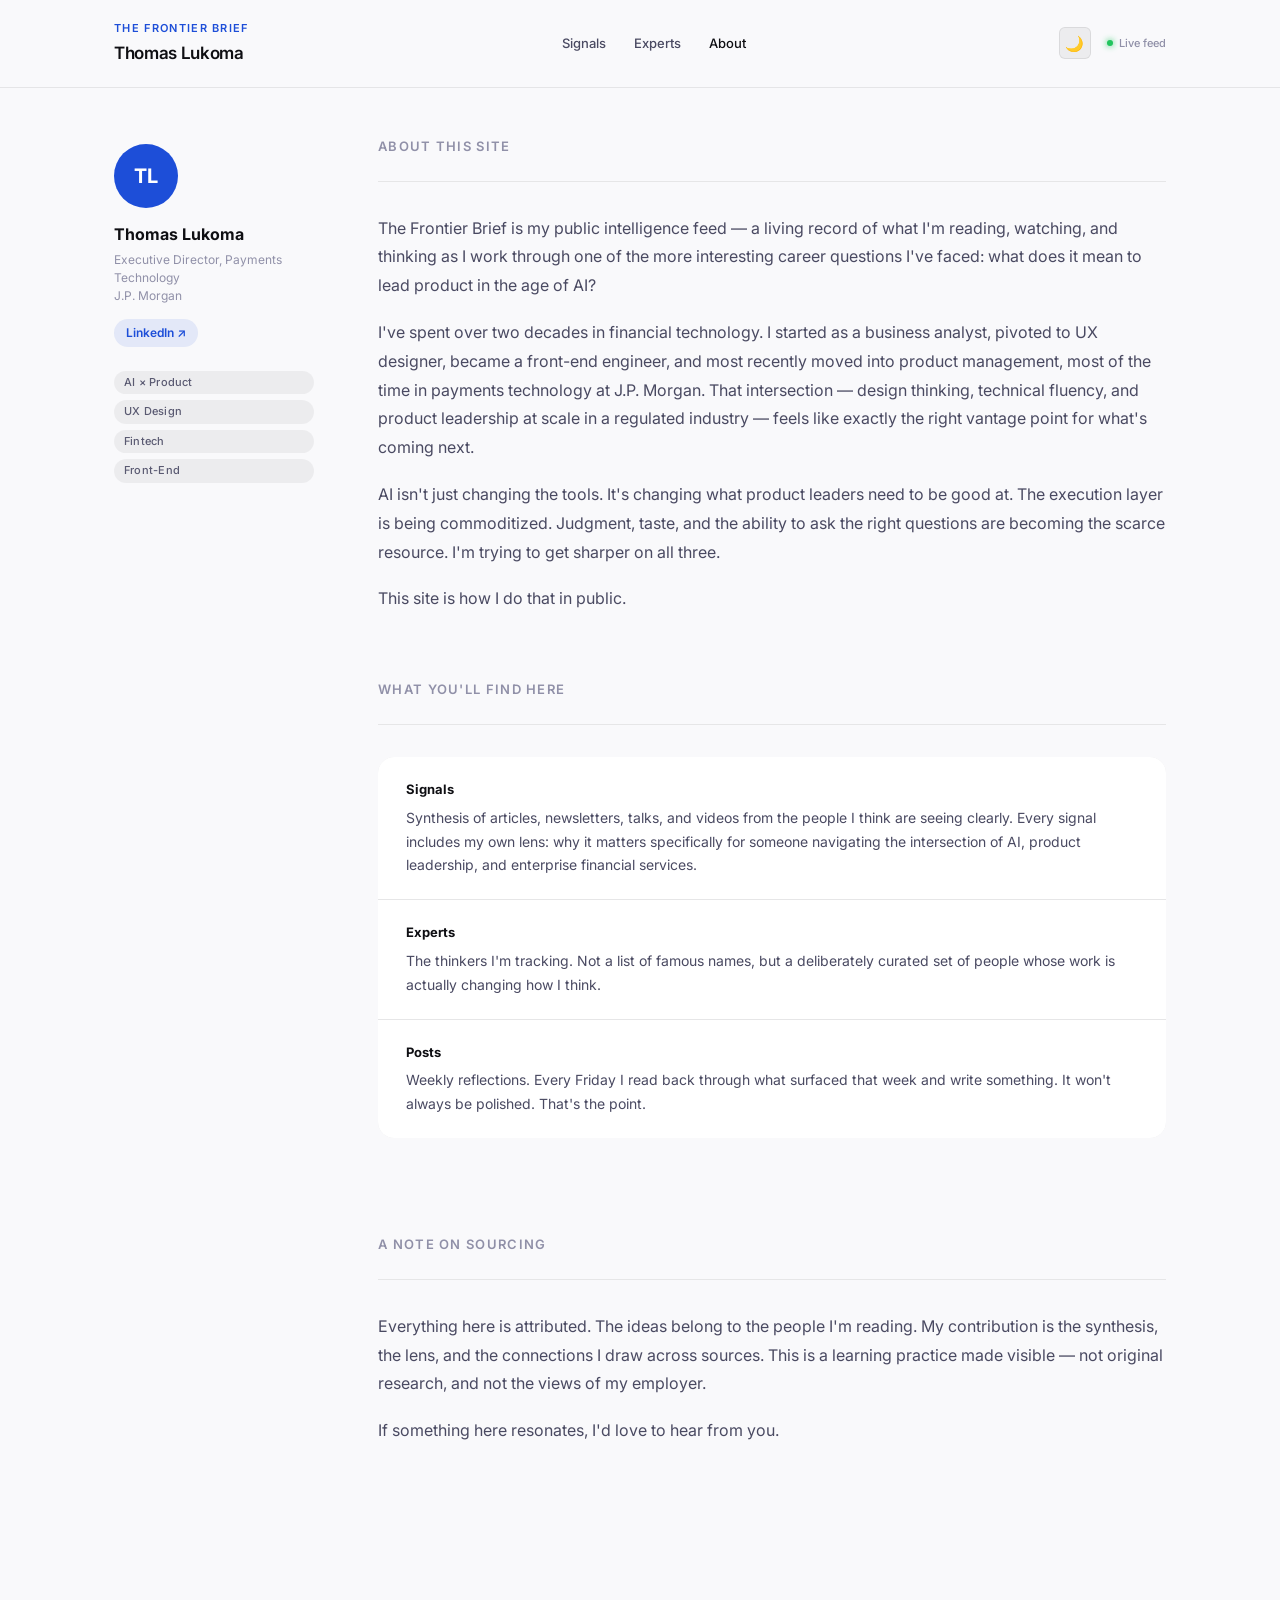
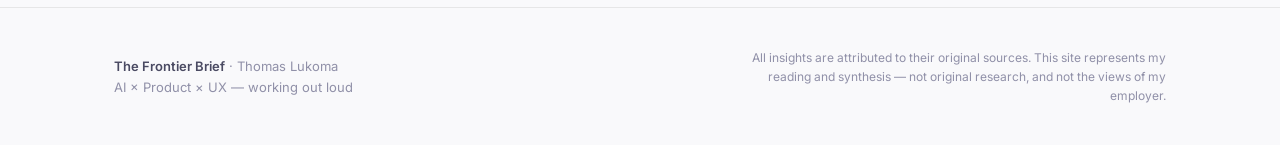
==== about.html @ 507af266 "Add About page with bio, features, posts slot" ====
<!DOCTYPE html>
<html lang="en">
<head>
  <meta charset="UTF-8">
  <meta name="viewport" content="width=device-width, initial-scale=1.0">
  <title>About — The Frontier Brief · Thomas Lukoma</title>
  <meta name="description" content="Thomas Lukoma's public intelligence feed at the intersection of AI, Product Management, and UX Design.">
  <link rel="preconnect" href="https://fonts.googleapis.com">
  <link rel="preconnect" href="https://fonts.gstatic.com" crossorigin>
  <link rel="stylesheet" href="css/style.css">
  <!-- Apply theme before paint to prevent flash -->
  <script>const _t=localStorage.getItem('theme')||(window.matchMedia('(prefers-color-scheme: dark)').matches?'dark':'light');if(_t==='light')document.documentElement.classList.add('light');</script>
</head>
<body>

  <!-- ── Header ─────────────────────────────────────────────── -->
  <header class="site-header">
    <div class="container">
      <div class="header-inner">
        <a href="index.html" class="logo" style="text-decoration:none">
          <span class="logo-publication">The Frontier Brief</span>
          <span class="logo-name">Thomas Lukoma</span>
        </a>
        <nav class="header-nav">
          <a href="index.html">Signals</a>
          <a href="index.html#experts">Experts</a>
          <a href="about.html" class="active">About</a>
        </nav>
        <div class="header-right">
          <button class="theme-toggle" id="theme-toggle" aria-label="Toggle light/dark mode">
            <span class="theme-icon">☀️</span>
          </button>
          <div class="live-dot">Live feed</div>
        </div>
      </div>
    </div>
  </header>

  <!-- ── About Content ──────────────────────────────────────── -->
  <main>
    <div class="container">
      <div class="about-wrap">

        <!-- Bio column -->
        <div class="about-bio">
          <div class="about-avatar">TL</div>
          <div class="about-name">Thomas Lukoma</div>
          <div class="about-role">Executive Director, Payments Technology<br>J.P. Morgan</div>
          <a href="https://www.linkedin.com/in/tzlukoma/" target="_blank" class="about-linkedin">
            LinkedIn ↗
          </a>
          <div class="about-tags">
            <span class="tag">AI × Product</span>
            <span class="tag">UX Design</span>
            <span class="tag">Fintech</span>
            <span class="tag">Front-End</span>
          </div>
        </div>

        <!-- Main content column -->
        <div class="about-content">

          <div class="section-header" style="padding-top:48px">
            <span class="section-title">About This Site</span>
          </div>

          <div class="about-body">
            <p>The Frontier Brief is my public intelligence feed — a living record of what I'm reading, watching, and thinking as I work through one of the more interesting career questions I've faced: what does it mean to lead product in the age of AI?</p>

            <p>I've spent over two decades in financial technology. I started as a business analyst, pivoted to UX designer, became a front-end engineer, and most recently moved into product management, most of the time in payments technology at J.P. Morgan. That intersection — design thinking, technical fluency, and product leadership at scale in a regulated industry — feels like exactly the right vantage point for what's coming next.</p>

            <p>AI isn't just changing the tools. It's changing what product leaders need to be good at. The execution layer is being commoditized. Judgment, taste, and the ability to ask the right questions are becoming the scarce resource. I'm trying to get sharper on all three.</p>

            <p>This site is how I do that in public.</p>
          </div>

          <div class="section-header">
            <span class="section-title">What You'll Find Here</span>
          </div>

          <div class="about-features">
            <div class="about-feature">
              <div class="about-feature-label">Signals</div>
              <p>Synthesis of articles, newsletters, talks, and videos from the people I think are seeing clearly. Every signal includes my own lens: why it matters specifically for someone navigating the intersection of AI, product leadership, and enterprise financial services.</p>
            </div>
            <div class="about-feature">
              <div class="about-feature-label">Experts</div>
              <p>The thinkers I'm tracking. Not a list of famous names, but a deliberately curated set of people whose work is actually changing how I think.</p>
            </div>
            <div class="about-feature">
              <div class="about-feature-label">Posts</div>
              <p>Weekly reflections. Every Friday I read back through what surfaced that week and write something. It won't always be polished. That's the point.</p>
            </div>
          </div>

          <div class="section-header">
            <span class="section-title">A Note on Sourcing</span>
          </div>

          <div class="about-body">
            <p>Everything here is attributed. The ideas belong to the people I'm reading. My contribution is the synthesis, the lens, and the connections I draw across sources. This is a learning practice made visible — not original research, and not the views of my employer.</p>
            <p>If something here resonates, I'd love to hear from you.</p>
          </div>

          <!-- Posts section — populated when Friday posts exist -->
          <div class="section-header" id="posts-header" style="display:none">
            <span class="section-title">Posts</span>
          </div>
          <div id="posts-container"></div>

        </div>
      </div>
    </div>
  </main>

  <!-- ── Footer ─────────────────────────────────────────────── -->
  <footer class="site-footer">
    <div class="container">
      <div class="footer-inner">
        <div class="footer-brand">
          <strong>The Frontier Brief</strong> · Thomas Lukoma<br>
          <span>AI × Product × UX — working out loud</span>
        </div>
        <p class="footer-note">
          All insights are attributed to their original sources.
          This site represents my reading and synthesis — not original research,
          and not the views of my employer.
        </p>
      </div>
    </div>
  </footer>

  <script>
    // Theme toggle (inline — no dependency on main.js)
    function initTheme() {
      const saved = localStorage.getItem('theme');
      const prefersDark = window.matchMedia('(prefers-color-scheme: dark)').matches;
      const mode = saved || (prefersDark ? 'dark' : 'light');
      applyTheme(mode, false);
    }
    function applyTheme(mode, save = true) {
      const btn  = document.getElementById('theme-toggle');
      const icon = btn && btn.querySelector('.theme-icon');
      if (mode === 'light') {
        document.documentElement.classList.add('light');
        if (icon) icon.textContent = '🌙';
      } else {
        document.documentElement.classList.remove('light');
        if (icon) icon.textContent = '☀️';
      }
      if (save) localStorage.setItem('theme', mode);
    }
    document.addEventListener('DOMContentLoaded', () => {
      initTheme();
      const btn = document.getElementById('theme-toggle');
      if (btn) btn.addEventListener('click', () => {
        applyTheme(document.documentElement.classList.contains('light') ? 'dark' : 'light');
      });
    });

    // Load posts from data/posts.json when it exists
    async function loadPosts() {
      try {
        const r = await fetch(`data/posts.json?v=${Date.now()}`);
        if (!r.ok) return;
        const posts = await r.json();
        if (!posts.length) return;
        document.getElementById('posts-header').style.display = '';
        document.getElementById('posts-container').innerHTML = posts.map(p => `
          <div class="post-card">
            <div class="post-meta">${p.date} · ${p.week || ''}</div>
            <h3 class="post-title">${p.title}</h3>
            <p class="post-excerpt">${p.excerpt}</p>
            <a href="posts/${p.slug}.html" class="post-read-more">Read post →</a>
          </div>
        `).join('');
      } catch(e) {}
    }
    loadPosts();
  </script>

</body>
</html>
---- css/style.css ----
/* ============================================================
   THE FRONTIER BRIEF — Design System
   Thomas Lukoma · AI × Product × UX
   ============================================================ */

/* Fonts */
@import url('https://fonts.googleapis.com/css2?family=Inter:wght@300;400;500;600;700&family=Playfair+Display:ital,wght@0,700;1,400&display=swap');

/* ── Tokens ─────────────────────────────────────────────── */
:root {
  --bg:          #0c0c0f;
  --bg-elevated: #131318;
  --bg-card:     #17171e;
  --border:      rgba(255,255,255,0.07);
  --border-hover:rgba(255,255,255,0.14);

  --text-primary:   #f0f0f5;
  --text-secondary: #9090a8;
  --text-muted:     #5a5a72;

  --accent:      #2563eb;
  --accent-dim:  rgba(37,99,235,0.12);
  --accent-glow: rgba(37,99,235,0.25);

  --tag-bg:      rgba(255,255,255,0.06);
  --tag-text:    #9090a8;

  --font-sans:   'Inter', -apple-system, sans-serif;
  --font-serif:  'Playfair Display', Georgia, serif;

  --radius-sm: 6px;
  --radius-md: 10px;
  --radius-lg: 16px;

  --shadow-card: 0 1px 3px rgba(0,0,0,0.4), 0 0 0 1px var(--border);
  --shadow-hover: 0 4px 20px rgba(0,0,0,0.5), 0 0 0 1px var(--border-hover);
}

/* ── Light Mode ─────────────────────────────────────────── */
:root.light {
  --bg:          #f9f9fb;
  --bg-elevated: #ffffff;
  --bg-card:     #ffffff;
  --border:      rgba(0,0,0,0.08);
  --border-hover:rgba(0,0,0,0.16);

  --text-primary:   #0f0f13;
  --text-secondary: #4a4a62;
  --text-muted:     #9090a8;

  --accent:      #1d4ed8;
  --accent-dim:  rgba(29,78,216,0.10);
  --accent-glow: rgba(29,78,216,0.22);

  --tag-bg:      rgba(0,0,0,0.05);
  --tag-text:    #5a5a72;

  --shadow-card: 0 1px 4px rgba(0,0,0,0.08), 0 0 0 1px var(--border);
  --shadow-hover: 0 4px 16px rgba(0,0,0,0.12), 0 0 0 1px var(--border-hover);
}

:root.light .site-header {
  background: rgba(249,249,251,0.92);
}
:root.light .activity-bar {
  background: #f0f0f5;
}
:root.light .signals-grid {
  background: var(--border);
}

/* ── Reset ──────────────────────────────────────────────── */
*, *::before, *::after { box-sizing: border-box; margin: 0; padding: 0; }
html { font-size: 16px; scroll-behavior: smooth; }
body {
  font-family: var(--font-sans);
  background: var(--bg);
  color: var(--text-primary);
  line-height: 1.6;
  -webkit-font-smoothing: antialiased;
}
a { color: inherit; text-decoration: none; }
img { max-width: 100%; }

/* ── Layout ─────────────────────────────────────────────── */
.container {
  max-width: 1100px;
  margin: 0 auto;
  padding: 0 24px;
}
.content-col {
  max-width: 720px;
}

/* ── Header ─────────────────────────────────────────────── */
.site-header {
  border-bottom: 1px solid var(--border);
  padding: 20px 0;
  position: sticky;
  top: 0;
  background: rgba(12,12,15,0.92);
  backdrop-filter: blur(12px);
  z-index: 100;
}
.header-inner {
  display: flex;
  align-items: center;
  justify-content: space-between;
}
.logo {
  display: flex;
  flex-direction: column;
  gap: 2px;
}
.logo-publication {
  font-size: 11px;
  font-weight: 600;
  letter-spacing: 0.12em;
  text-transform: uppercase;
  color: var(--accent);
}
.logo-name {
  font-size: 17px;
  font-weight: 600;
  color: var(--text-primary);
  letter-spacing: -0.02em;
}
.header-nav {
  display: flex;
  gap: 28px;
  align-items: center;
}
.header-nav a {
  font-size: 13px;
  font-weight: 500;
  color: var(--text-secondary);
  transition: color 0.15s;
}
.header-nav a:hover,
.header-nav a.active { color: var(--text-primary); }
.live-dot {
  display: flex;
  align-items: center;
  gap: 6px;
  font-size: 11px;
  color: var(--text-muted);
  font-weight: 500;
}
.live-dot::before {
  content: '';
  width: 6px;
  height: 6px;
  border-radius: 50%;
  background: #22c55e;
  box-shadow: 0 0 6px #22c55e;
  animation: pulse 2s infinite;
}
@keyframes pulse {
  0%, 100% { opacity: 1; }
  50% { opacity: 0.4; }
}

/* ── Hero ───────────────────────────────────────────────── */
.hero {
  padding: 72px 0 56px;
  border-bottom: 1px solid var(--border);
}
.hero-label {
  display: inline-flex;
  align-items: center;
  gap: 8px;
  font-size: 11px;
  font-weight: 600;
  letter-spacing: 0.1em;
  text-transform: uppercase;
  color: var(--accent);
  margin-bottom: 20px;
}
.hero h1 {
  font-family: var(--font-serif);
  font-size: clamp(32px, 5vw, 52px);
  font-weight: 700;
  line-height: 1.15;
  letter-spacing: -0.02em;
  color: var(--text-primary);
  max-width: 680px;
  margin-bottom: 20px;
}
.hero h1 em {
  font-style: italic;
  color: var(--accent);
}
.hero-description {
  font-size: 17px;
  color: var(--text-secondary);
  max-width: 560px;
  line-height: 1.7;
  margin-bottom: 32px;
}
.hero-meta {
  display: flex;
  align-items: center;
  gap: 24px;
  flex-wrap: wrap;
}
.hero-stat {
  display: flex;
  flex-direction: column;
  gap: 2px;
}
.hero-stat-value {
  font-size: 22px;
  font-weight: 700;
  color: var(--text-primary);
  letter-spacing: -0.03em;
}
.hero-stat-label {
  font-size: 11px;
  color: var(--text-muted);
  text-transform: uppercase;
  letter-spacing: 0.08em;
}
.hero-divider {
  width: 1px;
  height: 32px;
  background: var(--border);
}
.hero-updated {
  font-size: 12px;
  color: var(--text-muted);
}
.hero-updated span {
  color: var(--text-secondary);
}

/* ── Section headers ────────────────────────────────────── */
.section-header {
  display: flex;
  align-items: baseline;
  justify-content: space-between;
  padding: 48px 0 24px;
  border-bottom: 1px solid var(--border);
  margin-bottom: 32px;
}
.section-title {
  font-size: 13px;
  font-weight: 600;
  letter-spacing: 0.1em;
  text-transform: uppercase;
  color: var(--text-muted);
}
.section-count {
  font-size: 12px;
  color: var(--text-muted);
}

/* ── Signal Cards ───────────────────────────────────────── */
.signals-grid {
  display: flex;
  flex-direction: column;
  gap: 1px;
  background: var(--border);
  border-radius: var(--radius-lg);
  overflow: hidden;
  margin-bottom: 48px;
}
.signal-card {
  background: var(--bg-card);
  padding: 28px 32px;
  transition: background 0.15s;
  cursor: pointer;
  position: relative;
}
.signal-card:hover {
  background: var(--bg-elevated);
}
.signal-card::after {
  content: '→';
  position: absolute;
  right: 32px;
  top: 50%;
  transform: translateY(-50%);
  color: var(--text-muted);
  font-size: 16px;
  opacity: 0;
  transition: opacity 0.15s, right 0.15s;
}
.signal-card:hover::after {
  opacity: 1;
  right: 28px;
}
.signal-meta {
  display: flex;
  align-items: center;
  gap: 12px;
  margin-bottom: 12px;
  flex-wrap: wrap;
}
.expert-chip {
  display: flex;
  align-items: center;
  gap: 7px;
  font-size: 12px;
  font-weight: 500;
  color: var(--text-secondary);
}
.expert-avatar {
  width: 22px;
  height: 22px;
  border-radius: 50%;
  display: flex;
  align-items: center;
  justify-content: center;
  font-size: 9px;
  font-weight: 700;
  color: white;
  flex-shrink: 0;
}
.source-type {
  font-size: 11px;
  font-weight: 500;
  color: var(--text-muted);
  background: var(--tag-bg);
  padding: 2px 8px;
  border-radius: 20px;
  text-transform: uppercase;
  letter-spacing: 0.06em;
}
.signal-date {
  font-size: 11px;
  color: var(--text-muted);
  margin-left: auto;
}
.signal-title {
  font-size: 16px;
  font-weight: 600;
  color: var(--text-primary);
  line-height: 1.4;
  margin-bottom: 10px;
  padding-right: 40px;
}
.signal-lens {
  font-size: 14px;
  color: var(--text-secondary);
  line-height: 1.65;
  border-left: 2px solid var(--accent);
  padding-left: 14px;
  margin-bottom: 14px;
}
.signal-quote {
  font-size: 13px;
  font-style: italic;
  color: var(--text-muted);
  line-height: 1.6;
  margin-bottom: 14px;
}
.signal-quote::before { content: '"'; }
.signal-quote::after  { content: '"'; }
.signal-tags {
  display: flex;
  gap: 6px;
  flex-wrap: wrap;
}
.tag {
  font-size: 11px;
  font-weight: 500;
  color: var(--tag-text);
  background: var(--tag-bg);
  padding: 3px 10px;
  border-radius: 20px;
  letter-spacing: 0.02em;
}

/* ── Experts Grid ────────────────────────────────────────── */
.experts-grid {
  display: grid;
  grid-template-columns: repeat(auto-fill, minmax(220px, 1fr));
  gap: 12px;
  margin-bottom: 48px;
}
.expert-card {
  background: var(--bg-card);
  border: 1px solid var(--border);
  border-radius: var(--radius-md);
  padding: 18px 20px;
  transition: border-color 0.15s, background 0.15s;
  cursor: pointer;
}
.expert-card:hover {
  border-color: var(--border-hover);
  background: var(--bg-elevated);
}
.expert-card-header {
  display: flex;
  align-items: center;
  justify-content: space-between;
  margin-bottom: 10px;
}
.expert-signal-count {
  font-size: 11px;
  font-weight: 600;
  letter-spacing: 0.04em;
}
.expert-card-avatar {
  width: 36px;
  height: 36px;
  border-radius: 50%;
  display: flex;
  align-items: center;
  justify-content: center;
  font-size: 13px;
  font-weight: 700;
  color: white;
  margin-bottom: 10px;
}
.expert-card-name {
  font-size: 13px;
  font-weight: 600;
  color: var(--text-primary);
  margin-bottom: 4px;
  line-height: 1.3;
}
.expert-card-title {
  font-size: 11px;
  color: var(--text-muted);
  line-height: 1.4;
  margin-bottom: 10px;
}
.expert-card-domains {
  display: flex;
  gap: 4px;
  flex-wrap: wrap;
}
.domain-chip {
  font-size: 10px;
  color: var(--accent);
  background: var(--accent-dim);
  padding: 2px 7px;
  border-radius: 20px;
  font-weight: 500;
}

/* ── Activity ticker ────────────────────────────────────── */
.activity-bar {
  background: var(--bg-elevated);
  border-top: 1px solid var(--border);
  border-bottom: 1px solid var(--border);
  padding: 10px 0;
  margin-bottom: 48px;
  overflow: hidden;
}
.activity-inner {
  display: flex;
  gap: 40px;
  animation: ticker 30s linear infinite;
  white-space: nowrap;
}
.activity-item {
  display: flex;
  align-items: center;
  gap: 8px;
  font-size: 12px;
  color: var(--text-muted);
  flex-shrink: 0;
}
.activity-item strong {
  color: var(--text-secondary);
  font-weight: 500;
}
.activity-dot {
  width: 4px;
  height: 4px;
  border-radius: 50%;
  background: var(--accent);
  flex-shrink: 0;
}
@keyframes ticker {
  0%   { transform: translateX(0); }
  100% { transform: translateX(-50%); }
}

.expert-card-links {
  display: flex;
  gap: 8px;
  flex-wrap: wrap;
  margin-top: 10px;
  padding-top: 10px;
  border-top: 1px solid var(--border);
}
.expert-link {
  font-size: 11px;
  font-weight: 500;
  color: var(--accent);
  text-decoration: none;
  background: var(--accent-dim);
  padding: 2px 9px;
  border-radius: 20px;
  transition: background 0.15s;
}
.expert-link:hover {
  background: var(--accent-glow);
}
.sidebar-links {
  display: flex;
  gap: 8px;
  flex-wrap: wrap;
  margin-top: 12px;
}
.sidebar-link {
  font-size: 12px;
  font-weight: 500;
  color: var(--accent);
  text-decoration: none;
  background: var(--accent-dim);
  padding: 3px 11px;
  border-radius: 20px;
  transition: background 0.15s;
}
.sidebar-link:hover {
  background: var(--accent-glow);
}

/* ── Load More Button ───────────────────────────────────────── */
.load-more-btn {
  display: block;
  margin: 16px auto 48px;
  background: transparent;
  border: 1px solid var(--border);
  color: var(--text-secondary);
  font-family: var(--font-sans);
  font-size: 13px;
  font-weight: 500;
  padding: 10px 24px;
  border-radius: 20px;
  cursor: pointer;
  transition: border-color 0.15s, color 0.15s, background 0.15s;
  letter-spacing: 0.02em;
}
.load-more-btn:hover {
  border-color: var(--border-hover);
  color: var(--text-primary);
  background: var(--bg-elevated);
}

/* ── Sidebar / Expert Panel ─────────────────────────────── */
.sidebar-overlay {
  position: fixed;
  inset: 0;
  background: rgba(0,0,0,0.5);
  backdrop-filter: blur(4px);
  z-index: 200;
  opacity: 0;
  pointer-events: none;
  transition: opacity 0.25s;
}
.sidebar-overlay.open {
  opacity: 1;
  pointer-events: all;
}
.sidebar {
  position: fixed;
  top: 0;
  right: 0;
  height: 100dvh;
  width: min(440px, 100vw);
  background: var(--bg-elevated);
  border-left: 1px solid var(--border);
  z-index: 201;
  display: flex;
  flex-direction: column;
  transform: translateX(100%);
  transition: transform 0.28s cubic-bezier(0.4, 0, 0.2, 1);
  overflow: hidden;
}
.sidebar.open {
  transform: translateX(0);
}
.sidebar-header {
  padding: 24px 28px 20px;
  border-bottom: 1px solid var(--border);
  flex-shrink: 0;
}
.sidebar-close {
  display: flex;
  align-items: center;
  justify-content: space-between;
  margin-bottom: 20px;
}
.sidebar-close-btn {
  background: var(--tag-bg);
  border: none;
  color: var(--text-secondary);
  font-size: 18px;
  width: 32px;
  height: 32px;
  border-radius: var(--radius-sm);
  cursor: pointer;
  display: flex;
  align-items: center;
  justify-content: center;
  transition: background 0.15s, color 0.15s;
  line-height: 1;
}
.sidebar-close-btn:hover {
  background: var(--border-hover);
  color: var(--text-primary);
}
.sidebar-expert-meta {
  display: flex;
  align-items: center;
  gap: 14px;
}
.sidebar-avatar {
  width: 48px;
  height: 48px;
  border-radius: 50%;
  display: flex;
  align-items: center;
  justify-content: center;
  font-size: 16px;
  font-weight: 700;
  color: white;
  flex-shrink: 0;
}
.sidebar-expert-info {
  flex: 1;
  min-width: 0;
}
.sidebar-expert-name {
  font-size: 17px;
  font-weight: 700;
  color: var(--text-primary);
  letter-spacing: -0.02em;
  margin-bottom: 3px;
}
.sidebar-expert-title {
  font-size: 12px;
  color: var(--text-muted);
  line-height: 1.4;
}
.sidebar-expert-bio {
  font-size: 13px;
  color: var(--text-secondary);
  line-height: 1.65;
  margin-top: 14px;
}
.sidebar-domains {
  display: flex;
  gap: 6px;
  flex-wrap: wrap;
  margin-top: 12px;
}
.sidebar-body {
  flex: 1;
  overflow-y: auto;
  padding: 24px 28px;
  scrollbar-width: thin;
  scrollbar-color: var(--border) transparent;
}
.sidebar-section-label {
  font-size: 11px;
  font-weight: 600;
  letter-spacing: 0.1em;
  text-transform: uppercase;
  color: var(--text-muted);
  margin-bottom: 16px;
}
.sidebar-signal {
  background: var(--bg-card);
  border: 1px solid var(--border);
  border-radius: var(--radius-md);
  padding: 18px 20px;
  margin-bottom: 10px;
  cursor: pointer;
  transition: border-color 0.15s, background 0.15s;
}
.sidebar-signal:hover {
  border-color: var(--border-hover);
  background: var(--bg);
}
.sidebar-signal-meta {
  display: flex;
  align-items: center;
  justify-content: space-between;
  margin-bottom: 8px;
}
.sidebar-signal-type {
  font-size: 10px;
  font-weight: 600;
  letter-spacing: 0.08em;
  text-transform: uppercase;
  color: var(--text-muted);
  background: var(--tag-bg);
  padding: 2px 8px;
  border-radius: 20px;
}
.sidebar-signal-date {
  font-size: 11px;
  color: var(--text-muted);
}
.sidebar-signal-title {
  font-size: 14px;
  font-weight: 600;
  color: var(--text-primary);
  line-height: 1.4;
  margin-bottom: 8px;
}
.sidebar-signal-lens {
  font-size: 13px;
  color: var(--text-secondary);
  line-height: 1.6;
  border-left: 2px solid var(--accent);
  padding-left: 12px;
}
.sidebar-empty {
  text-align: center;
  padding: 48px 0;
  color: var(--text-muted);
  font-size: 14px;
}

/* Mobile: slide up from bottom */
@media (max-width: 640px) {
  .sidebar {
    top: auto;
    bottom: 0;
    right: 0;
    left: 0;
    width: 100%;
    height: 85dvh;
    border-left: none;
    border-top: 1px solid var(--border);
    border-radius: var(--radius-lg) var(--radius-lg) 0 0;
    transform: translateY(100%);
  }
  .sidebar.open {
    transform: translateY(0);
  }
}
.site-footer {
  border-top: 1px solid var(--border);
  padding: 40px 0;
  margin-top: 64px;
}
.footer-inner {
  display: flex;
  justify-content: space-between;
  align-items: center;
  flex-wrap: wrap;
  gap: 16px;
}
.footer-brand {
  font-size: 13px;
  color: var(--text-muted);
}
.footer-brand strong {
  color: var(--text-secondary);
  font-weight: 600;
}
.footer-note {
  font-size: 12px;
  color: var(--text-muted);
  max-width: 420px;
  line-height: 1.6;
  text-align: right;
}

/* ── Utilities ──────────────────────────────────────────── */
.visually-hidden {
  position: absolute;
  width: 1px; height: 1px;
  overflow: hidden;
  clip: rect(0,0,0,0);
}

/* ── Responsive ─────────────────────────────────────────── */
@media (max-width: 640px) {
  .header-nav { display: none; }
  .hero { padding: 48px 0 40px; }
  .signal-card { padding: 20px; }
  .signal-card::after { display: none; }
  .footer-note { text-align: left; }
}

/* ── Theme Toggle ────────────────────────────────────────── */
.header-right {
  display: flex;
  align-items: center;
  gap: 16px;
}
.theme-toggle {
  background: var(--tag-bg);
  border: 1px solid var(--border);
  border-radius: var(--radius-sm);
  width: 32px;
  height: 32px;
  display: flex;
  align-items: center;
  justify-content: center;
  cursor: pointer;
  font-size: 15px;
  transition: background 0.15s, border-color 0.15s;
  line-height: 1;
  padding: 0;
}
.theme-toggle:hover {
  background: var(--border-hover);
  border-color: var(--border-hover);
}

/* ── Filter Bar ──────────────────────────────────────────── */
.filter-bar {
  display: flex;
  gap: 8px;
  flex-wrap: wrap;
  padding: 20px 0 24px;
}
.filter-btn {
  font-family: var(--font-sans);
  font-size: 12px;
  font-weight: 500;
  color: var(--text-secondary);
  background: var(--tag-bg);
  border: 1px solid var(--border);
  border-radius: 20px;
  padding: 6px 14px;
  cursor: pointer;
  transition: all 0.15s;
  letter-spacing: 0.02em;
}
.filter-btn:hover {
  border-color: var(--border-hover);
  color: var(--text-primary);
}
.filter-btn.active {
  background: var(--accent-dim);
  border-color: var(--accent);
  color: var(--accent);
  font-weight: 600;
}

/* ── About Page ──────────────────────────────────────────── */
.about-wrap {
  display: grid;
  grid-template-columns: 200px 1fr;
  gap: 64px;
  padding-bottom: 80px;
}
.about-bio {
  padding-top: 56px;
}
.about-avatar {
  width: 64px;
  height: 64px;
  border-radius: 50%;
  background: var(--accent);
  display: flex;
  align-items: center;
  justify-content: center;
  font-size: 20px;
  font-weight: 700;
  color: white;
  margin-bottom: 14px;
}
.about-name {
  font-size: 16px;
  font-weight: 700;
  color: var(--text-primary);
  margin-bottom: 4px;
}
.about-role {
  font-size: 12px;
  color: var(--text-muted);
  line-height: 1.5;
  margin-bottom: 14px;
}
.about-linkedin {
  display: inline-block;
  font-size: 12px;
  font-weight: 600;
  color: var(--accent);
  background: var(--accent-dim);
  padding: 4px 12px;
  border-radius: 20px;
  text-decoration: none;
  margin-bottom: 16px;
  transition: background 0.15s;
}
.about-linkedin:hover { background: var(--accent-glow); }
.about-tags {
  display: flex;
  flex-direction: column;
  gap: 6px;
  margin-top: 8px;
}
.about-body {
  margin-bottom: 8px;
}
.about-body p {
  font-size: 16px;
  color: var(--text-secondary);
  line-height: 1.8;
  margin-bottom: 18px;
}
.about-features {
  display: flex;
  flex-direction: column;
  gap: 1px;
  background: var(--border);
  border-radius: var(--radius-lg);
  overflow: hidden;
  margin-bottom: 48px;
}
.about-feature {
  background: var(--bg-card);
  padding: 22px 28px;
}
.about-feature-label {
  font-size: 13px;
  font-weight: 700;
  color: var(--text-primary);
  margin-bottom: 6px;
}
.about-feature p {
  font-size: 14px;
  color: var(--text-secondary);
  line-height: 1.7;
  margin: 0;
}

/* Posts */
.post-card {
  background: var(--bg-card);
  border: 1px solid var(--border);
  border-radius: var(--radius-md);
  padding: 22px 26px;
  margin-bottom: 10px;
  transition: border-color 0.15s;
}
.post-card:hover { border-color: var(--border-hover); }
.post-meta {
  font-size: 11px;
  color: var(--text-muted);
  text-transform: uppercase;
  letter-spacing: 0.08em;
  margin-bottom: 8px;
}
.post-title {
  font-size: 17px;
  font-weight: 700;
  color: var(--text-primary);
  margin-bottom: 8px;
  line-height: 1.35;
}
.post-excerpt {
  font-size: 14px;
  color: var(--text-secondary);
  line-height: 1.65;
  margin-bottom: 14px;
}
.post-read-more {
  font-size: 13px;
  font-weight: 600;
  color: var(--accent);
  text-decoration: none;
}
.post-read-more:hover { text-decoration: underline; }

@media (max-width: 640px) {
  .about-wrap {
    grid-template-columns: 1fr;
    gap: 0;
  }
  .about-bio {
    padding-top: 32px;
    display: flex;
    flex-wrap: wrap;
    gap: 16px;
    align-items: center;
    padding-bottom: 8px;
  }
  .about-avatar { margin-bottom: 0; }
  .about-tags { flex-direction: row; }
}
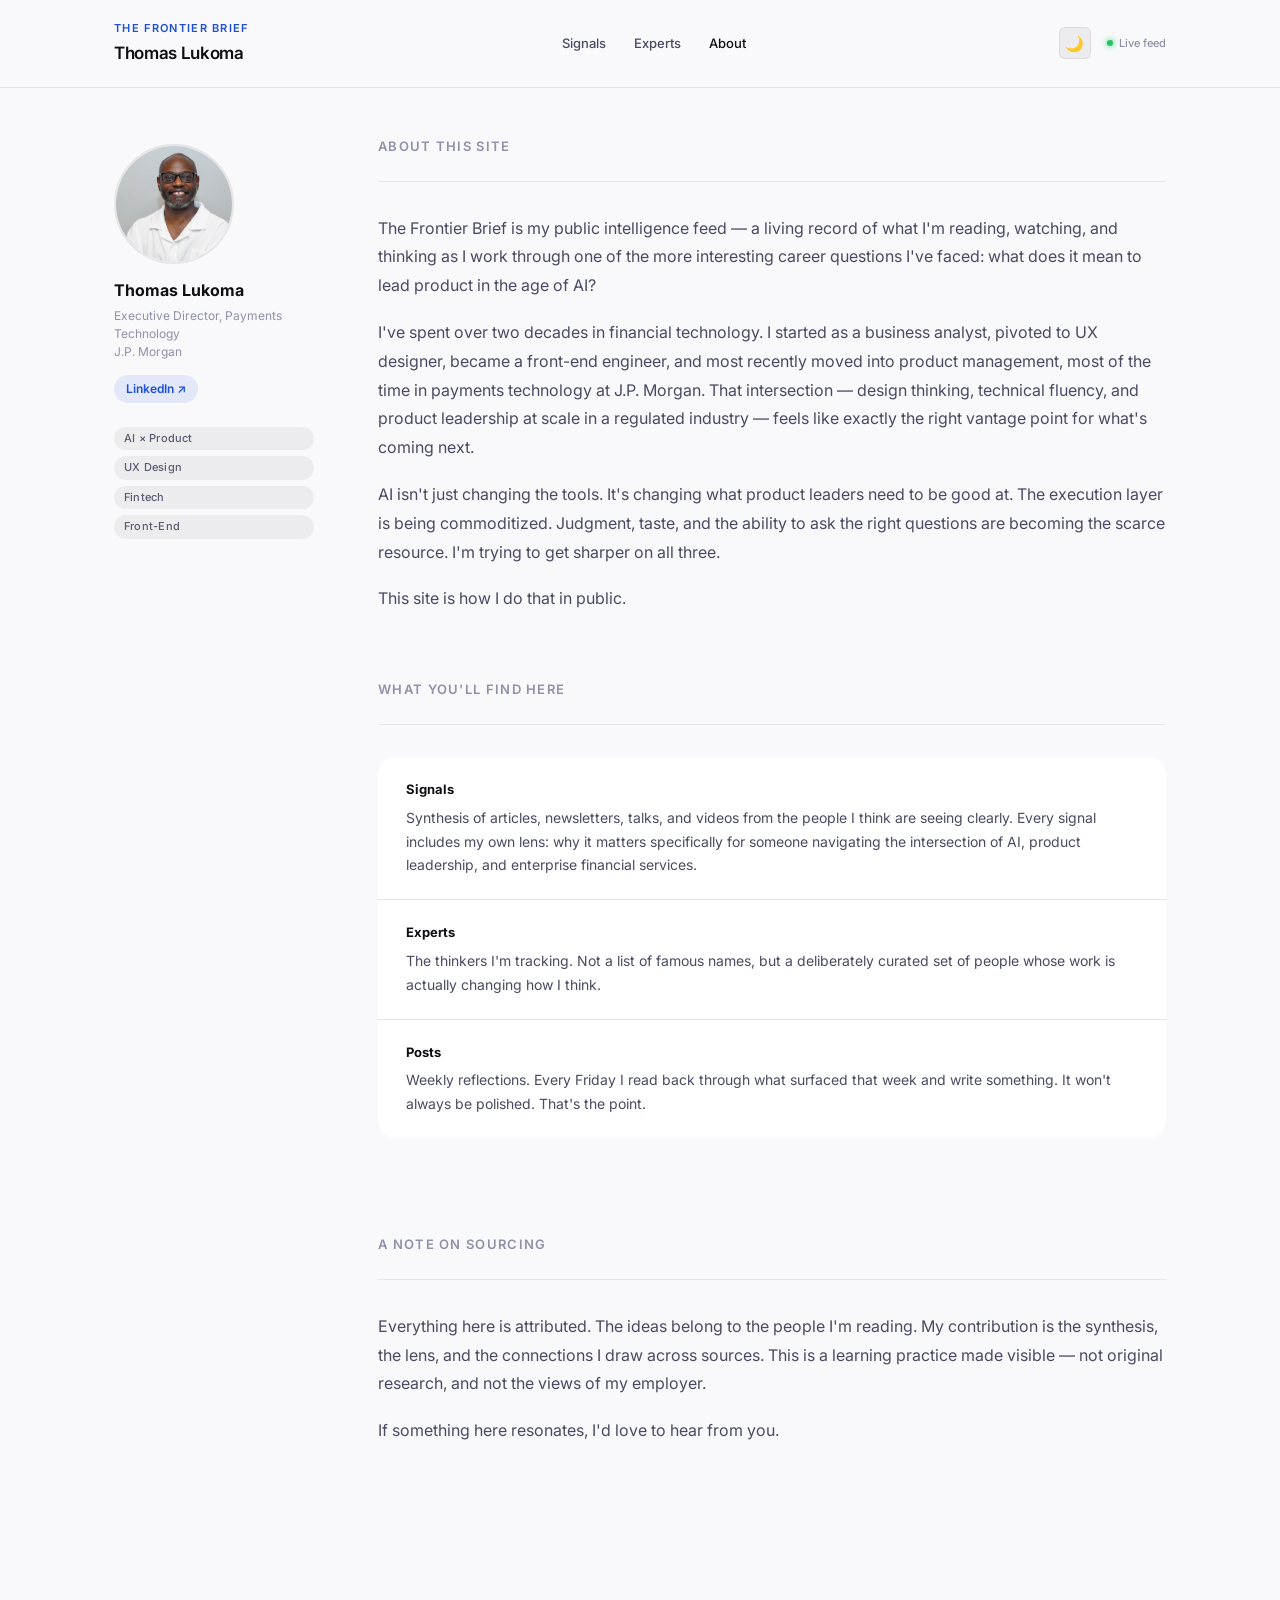
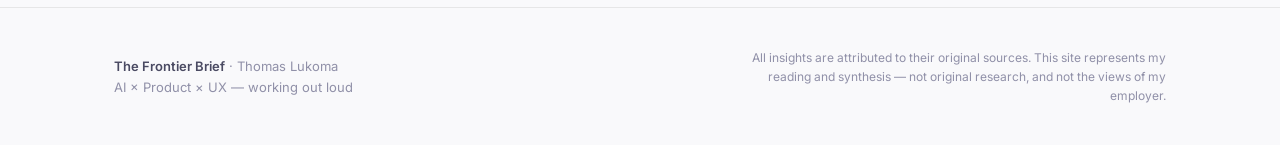
==== commit 94372a4f: "Add Thomas's photo to About page" ====
--- a/about.html
+++ b/about.html
@@ -43,7 +43,9 @@
 
         <!-- Bio column -->
         <div class="about-bio">
-          <div class="about-avatar">TL</div>
+          <div class="about-avatar-wrap">
+            <img src="images/thomas-lukoma.jpg" alt="Thomas Lukoma" class="about-photo">
+          </div>
           <div class="about-name">Thomas Lukoma</div>
           <div class="about-role">Executive Director, Payments Technology<br>J.P. Morgan</div>
           <a href="https://www.linkedin.com/in/tzlukoma/" target="_blank" class="about-linkedin">
--- a/css/style.css
+++ b/css/style.css
@@ -982,3 +982,17 @@
   .about-avatar { margin-bottom: 0; }
   .about-tags { flex-direction: row; }
 }
+
+/* ── About photo ─────────────────────────────────────────── */
+.about-avatar-wrap {
+  margin-bottom: 14px;
+}
+.about-photo {
+  width: 120px;
+  height: 120px;
+  border-radius: 50%;
+  object-fit: cover;
+  object-position: center top;
+  border: 2px solid var(--border);
+  display: block;
+}
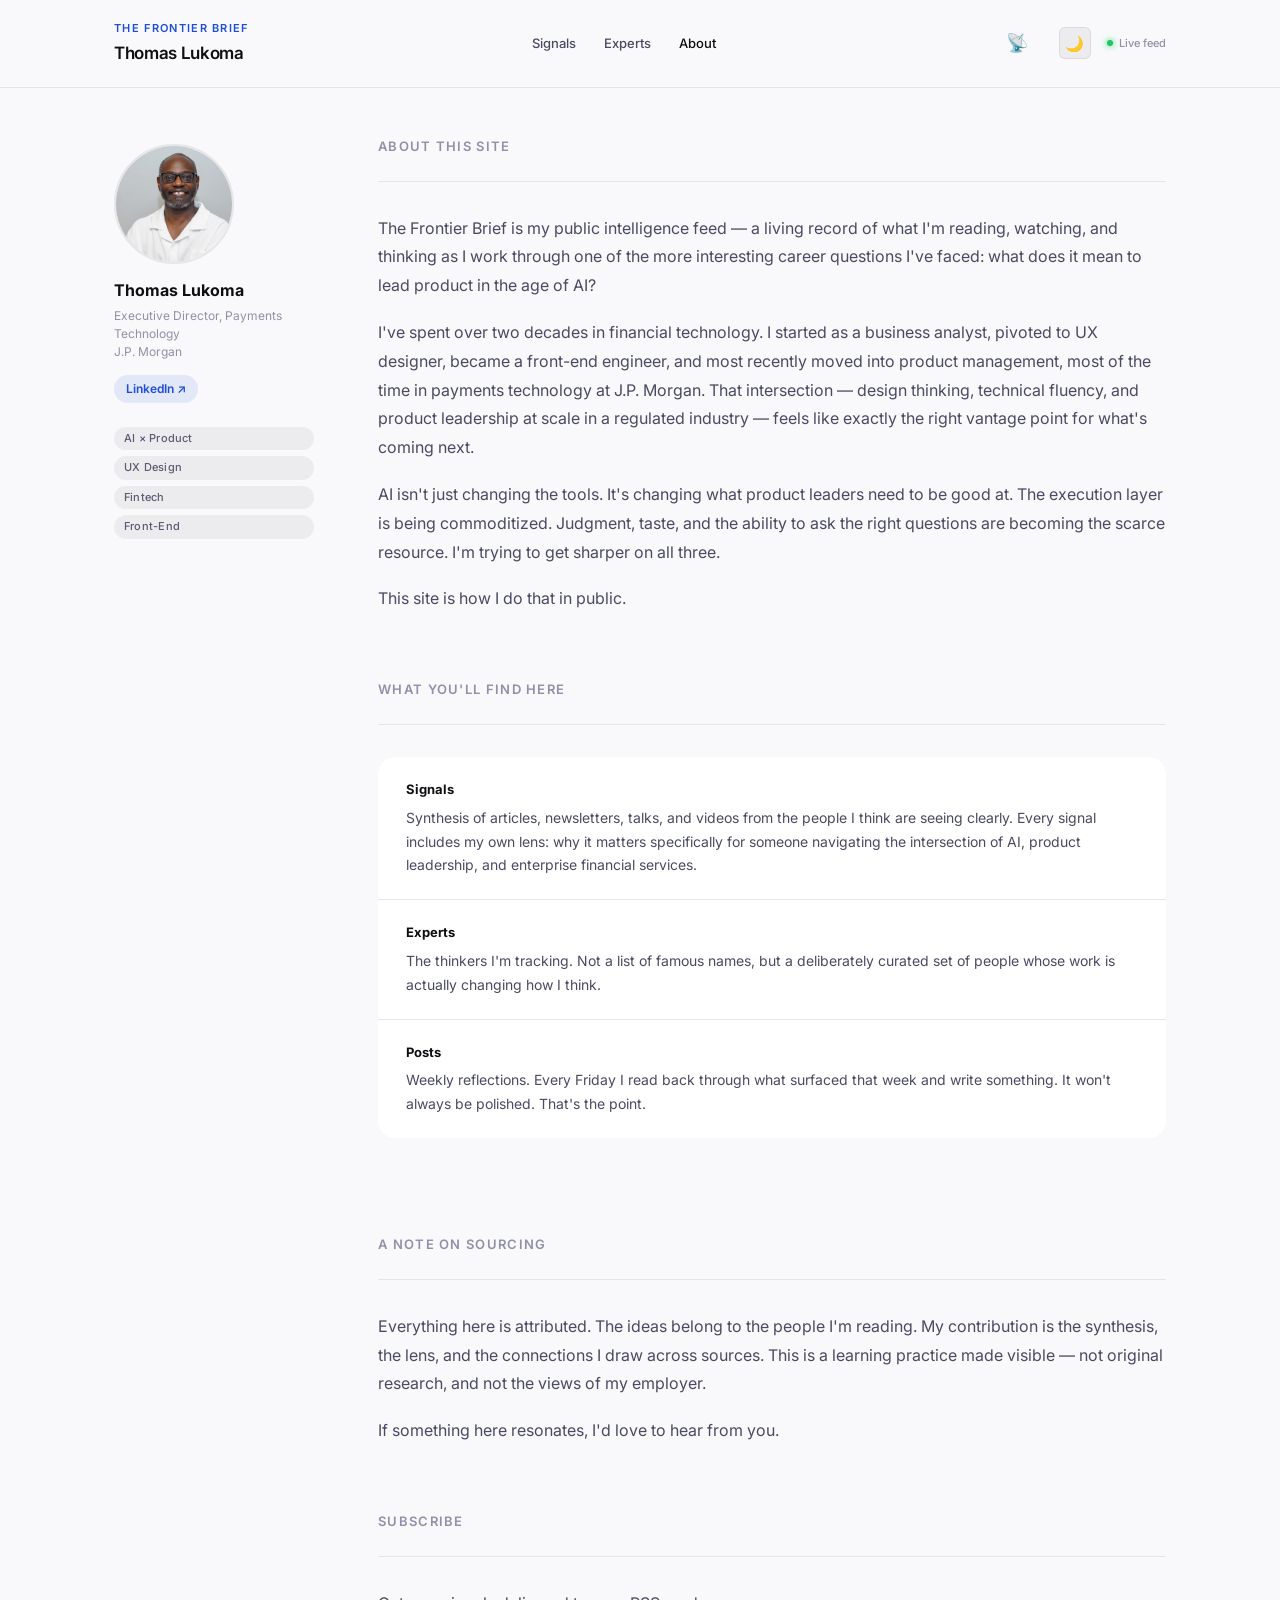
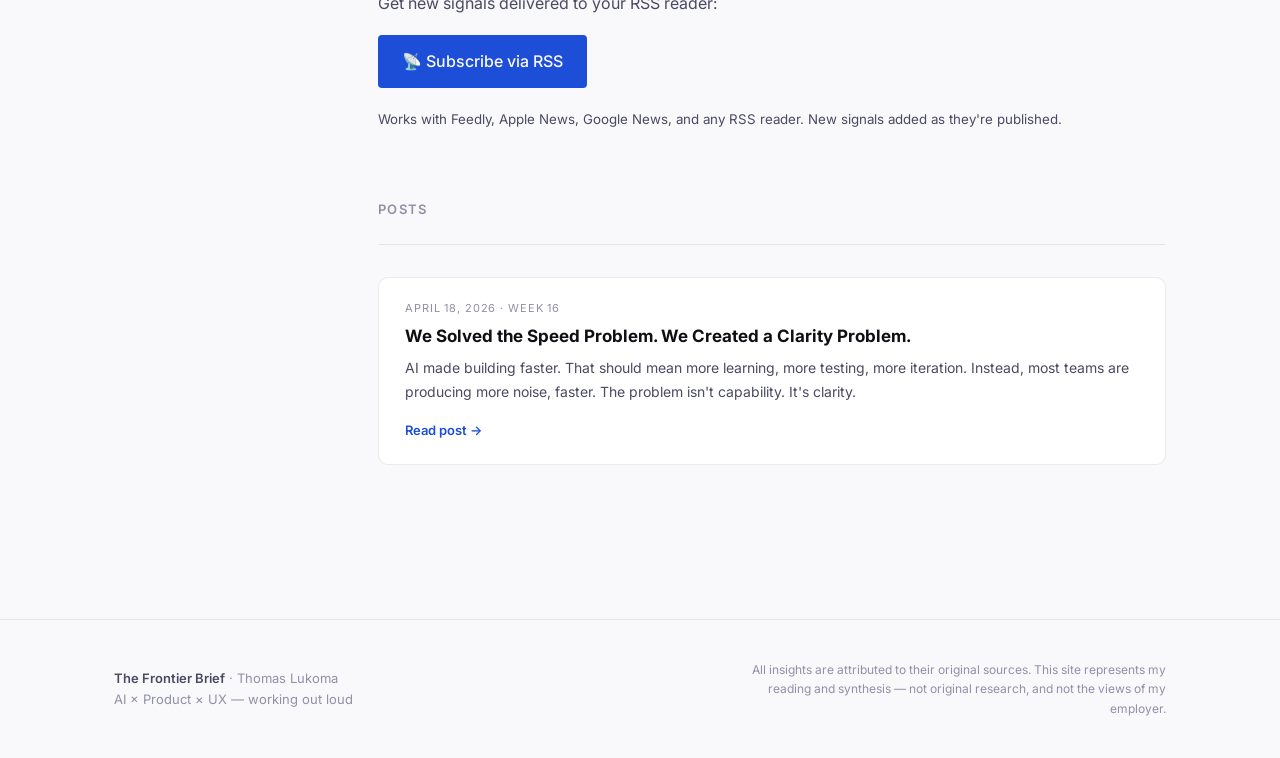
==== commit 6df177c1: "feat: add RSS feed discovery and subscription UI - Add RSS auto-discovery link tag to HTML head - Ad" ====
--- a/about.html
+++ b/about.html
@@ -5,6 +5,7 @@
   <meta name="viewport" content="width=device-width, initial-scale=1.0">
   <title>About — The Frontier Brief · Thomas Lukoma</title>
   <meta name="description" content="Thomas Lukoma's public intelligence feed at the intersection of AI, Product Management, and UX Design.">
+  <link rel="alternate" type="application/rss+xml" title="The Frontier Brief" href="/feed.xml">
   <link rel="preconnect" href="https://fonts.googleapis.com">
   <link rel="preconnect" href="https://fonts.gstatic.com" crossorigin>
   <link rel="stylesheet" href="css/style.css">
@@ -27,11 +28,21 @@
           <a href="about.html" class="active">About</a>
         </nav>
         <div class="header-right">
+          <a href="/feed.xml" class="rss-link" title="Subscribe to RSS feed" aria-label="RSS Feed">📡</a>
           <button class="theme-toggle" id="theme-toggle" aria-label="Toggle light/dark mode">
             <span class="theme-icon">☀️</span>
           </button>
+          <button class="mobile-menu-btn" id="mobile-menu-btn" aria-label="Menu">
+            <span></span><span></span><span></span>
+          </button>
           <div class="live-dot">Live feed</div>
         </div>
+      </div>
+      <nav class="mobile-nav" id="mobile-nav">
+        <a href="index.html">Signals</a>
+        <a href="index.html#experts">Experts</a>
+        <a href="about.html">About</a>
+      </nav>
       </div>
     </div>
   </header>
@@ -102,6 +113,18 @@
           <div class="about-body">
             <p>Everything here is attributed. The ideas belong to the people I'm reading. My contribution is the synthesis, the lens, and the connections I draw across sources. This is a learning practice made visible — not original research, and not the views of my employer.</p>
             <p>If something here resonates, I'd love to hear from you.</p>
+          </div>
+
+          <div class="section-header">
+            <span class="section-title">Subscribe</span>
+          </div>
+
+          <div class="about-body">
+            <p>Get new signals delivered to your RSS reader:</p>
+            <p style="margin: 1em 0;">
+              <a href="/feed.xml" style="display: inline-block; padding: 0.75em 1.5em; background: var(--accent); color: var(--bg); border-radius: 4px; text-decoration: none; font-weight: 500;">📡 Subscribe via RSS</a>
+            </p>
+            <p><small>Works with Feedly, Apple News, Google News, and any RSS reader. New signals added as they're published.</small></p>
           </div>
 
           <!-- Posts section — populated when Friday posts exist -->
@@ -158,6 +181,13 @@
       if (btn) btn.addEventListener('click', () => {
         applyTheme(document.documentElement.classList.contains('light') ? 'dark' : 'light');
       });
+      // Mobile menu
+      const mbtn = document.getElementById('mobile-menu-btn');
+      const mnav = document.getElementById('mobile-nav');
+      if (mbtn && mnav) {
+        mbtn.addEventListener('click', () => mnav.classList.toggle('open'));
+        mnav.querySelectorAll('a').forEach(a => a.addEventListener('click', () => mnav.classList.remove('open')));
+      }
     });
 
     // Load posts from data/posts.json when it exists
--- a/css/style.css
+++ b/css/style.css
@@ -996,3 +996,147 @@
   border: 2px solid var(--border);
   display: block;
 }
+
+/* ── Post Page ───────────────────────────────────────────── */
+.post-page {
+  max-width: 680px;
+  margin: 0 auto;
+  padding: 48px 0 80px;
+}
+.post-page-meta {
+  display: flex;
+  align-items: center;
+  justify-content: space-between;
+  margin-bottom: 28px;
+}
+.post-back {
+  font-size: 13px;
+  font-weight: 500;
+  color: var(--accent);
+  text-decoration: none;
+}
+.post-back:hover { text-decoration: underline; }
+.post-page-date {
+  font-size: 12px;
+  color: var(--text-muted);
+}
+.post-page-title {
+  font-family: var(--font-serif);
+  font-size: clamp(26px, 4vw, 40px);
+  font-weight: 700;
+  line-height: 1.2;
+  letter-spacing: -0.02em;
+  color: var(--text-primary);
+  margin-bottom: 16px;
+}
+.post-page-excerpt {
+  font-size: 18px;
+  color: var(--text-secondary);
+  line-height: 1.65;
+  margin-bottom: 40px;
+  padding-bottom: 40px;
+  border-bottom: 1px solid var(--border);
+}
+.post-page-body p {
+  font-size: 17px;
+  line-height: 1.8;
+  color: var(--text-secondary);
+  margin-bottom: 22px;
+}
+.post-page-body h2 {
+  font-size: 20px;
+  font-weight: 700;
+  color: var(--text-primary);
+  margin: 36px 0 14px;
+}
+.post-page-body h3 {
+  font-size: 17px;
+  font-weight: 600;
+  color: var(--text-primary);
+  margin: 28px 0 10px;
+}
+.post-page-body hr {
+  border: none;
+  border-top: 1px solid var(--border);
+  margin: 36px 0;
+}
+.post-page-body ul {
+  padding-left: 24px;
+  margin-bottom: 22px;
+}
+.post-page-body li {
+  font-size: 16px;
+  line-height: 1.75;
+  color: var(--text-secondary);
+  margin-bottom: 6px;
+}
+.post-page-body a {
+  color: var(--accent);
+  text-decoration: underline;
+}
+
+/* ── Mobile Menu ─────────────────────────────────────────── */
+.mobile-menu-btn {
+  display: none;
+  flex-direction: column;
+  justify-content: center;
+  gap: 5px;
+  background: none;
+  border: none;
+  cursor: pointer;
+  padding: 4px;
+  width: 32px;
+  height: 32px;
+}
+.mobile-menu-btn span {
+  display: block;
+  width: 20px;
+  height: 2px;
+  background: var(--text-secondary);
+  border-radius: 2px;
+  transition: all 0.2s;
+}
+.mobile-nav {
+  display: none;
+  flex-direction: column;
+  padding: 12px 0 16px;
+  border-top: 1px solid var(--border);
+  gap: 0;
+}
+.mobile-nav a {
+  font-size: 15px;
+  font-weight: 500;
+  color: var(--text-secondary);
+  padding: 10px 0;
+  border-bottom: 1px solid var(--border);
+  transition: color 0.15s;
+}
+.mobile-nav a:last-child { border-bottom: none; }
+.mobile-nav a:hover,
+.mobile-nav a.active { color: var(--text-primary); }
+.mobile-nav.open { display: flex; }
+
+@media (max-width: 640px) {
+  .header-nav { display: none; }
+  .mobile-menu-btn { display: flex; }
+  .live-dot { display: none; }
+}
+
+/* ── RSS Feed Link ─────────────────────────────────────────── */
+.rss-link {
+  display: inline-flex;
+  align-items: center;
+  justify-content: center;
+  width: 36px;
+  height: 36px;
+  font-size: 18px;
+  border-radius: 4px;
+  transition: all 0.15s;
+  cursor: pointer;
+  text-decoration: none;
+  margin-right: 8px;
+}
+.rss-link:hover {
+  background: var(--card-bg);
+  transform: scale(1.1);
+}
